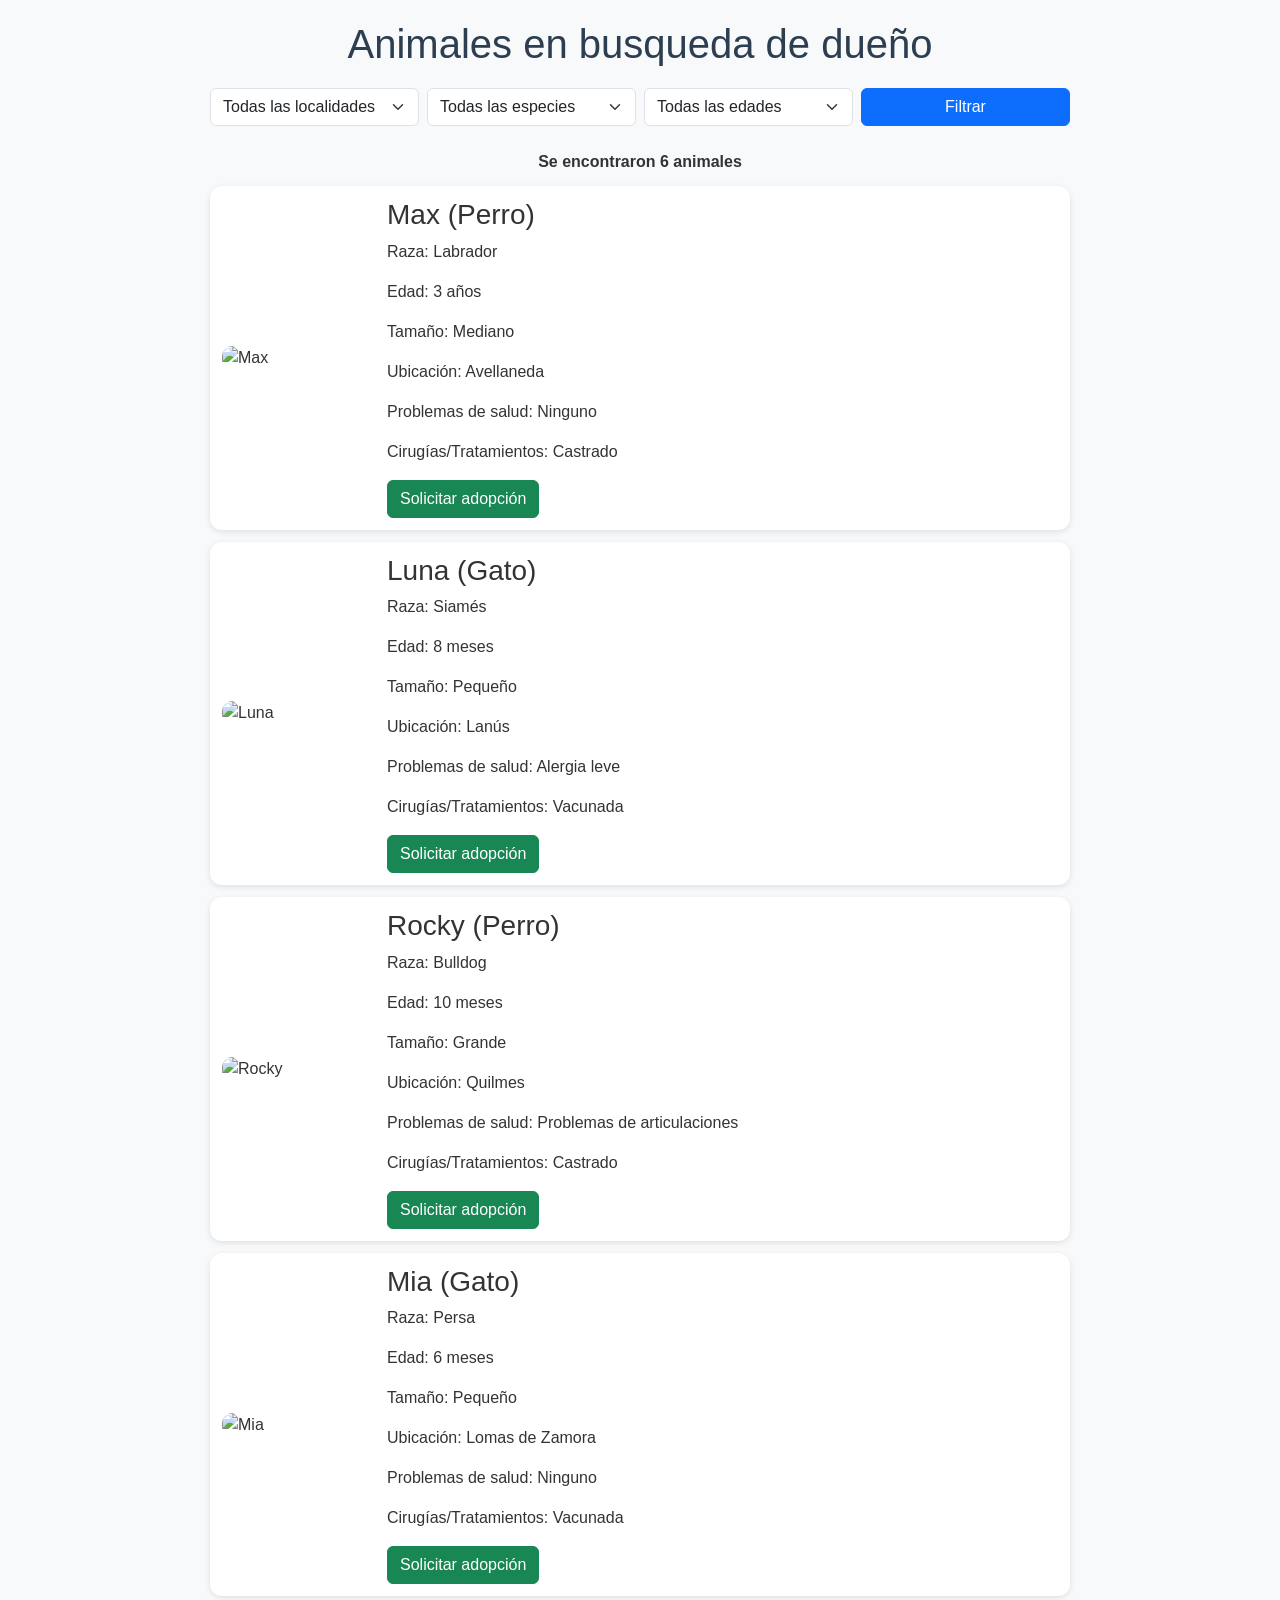
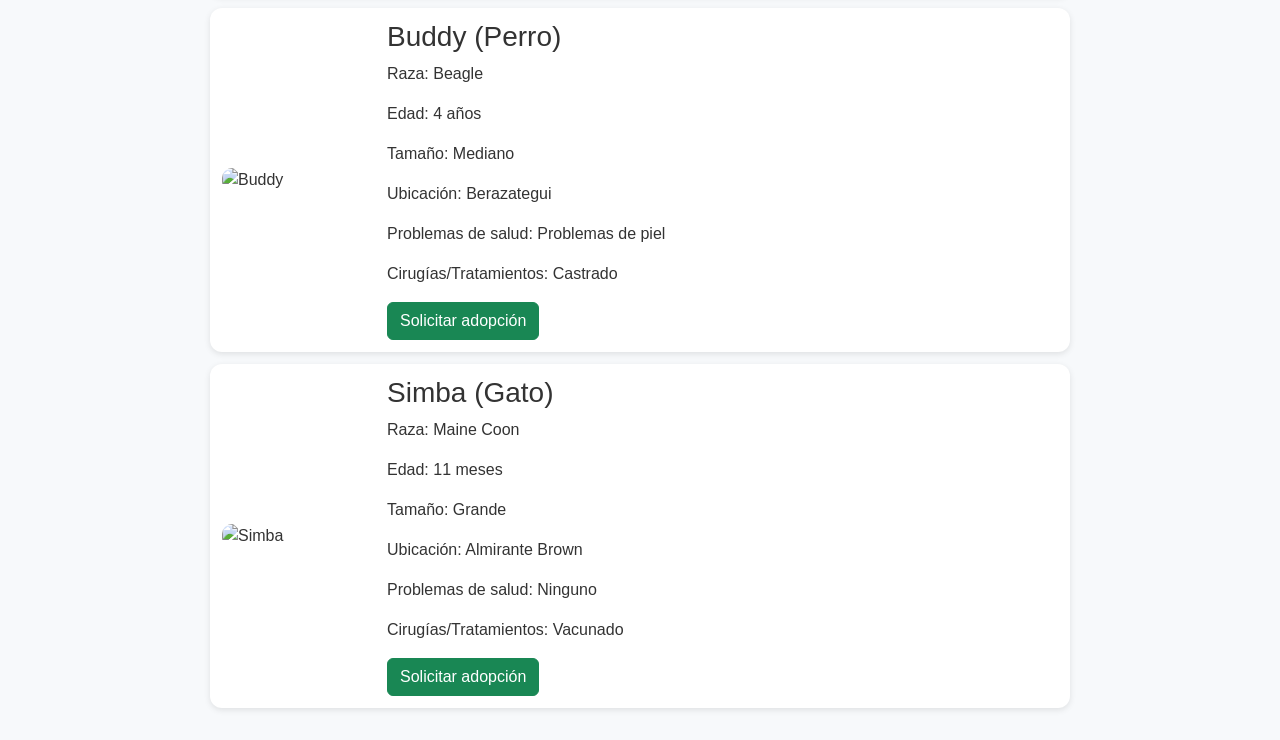
==== index.html @ 7e979baa "Add files via upload" ====
<!DOCTYPE html>
<html lang="es">
<head>
  <meta charset="UTF-8">
  <meta name="viewport" content="width=device-width, initial-scale=1.0">
  <title>Animales en busqueda de dueño</title>
  
  <link href="https://cdn.jsdelivr.net/npm/bootstrap@5.3.3/dist/css/bootstrap.min.css" rel="stylesheet" integrity="sha384-QWTKZyjpPEjISv5WaRU9OFeRpok6YctnYmDr5pNlyT2bRjXh0JMhjY6hW+ALEwIH" crossorigin="anonymous">

  <link rel="stylesheet" href="style.css">
</head>
<body>
  <h1>Animales en busqueda de dueño</h1>

  <div class="filters row g-2 mb-4">
    <div class="col-12 col-md-3">
        <select id="localidad" class="form-select">
            <option value="Todas">Todas las localidades</option>
            <option value="Avellaneda">Avellaneda</option>
            <option value="Lanús">Lanús</option>
            <option value="Quilmes">Quilmes</option>
            <option value="Lomas de Zamora">Lomas de Zamora</option>
            <option value="Berazategui">Berazategui</option>
            <option value="Almirante Brown">Almirante Brown</option>
            <option value="Florencio Varela">Florencio Varela</option>
            <option value="Ezeiza">Ezeiza</option>
        </select>
    </div>

    <div class="col-12 col-md-3">
        <select id="especie" class="form-select">
            <option value="Todas">Todas las especies</option>
            <option value="Perro">Perro</option>
            <option value="Gato">Gato</option>
        </select>
    </div>

    <div class="col-12 col-md-3">
        <select id="edadTipo" class="form-select">
            <option value="Todas">Todas las edades</option>
            <option value="Meses">Meses</option>
            <option value="Años">Años</option>
        </select>
    </div>

    <div class="col-12 col-md-3">
        <button id="filtrar" class="btn btn-primary w-100">Filtrar</button>
    </div>
  </div>

  <div id="contador" class="contador"></div>
  <div id="animal-list"></div>

  <div id="modal" class="modal" tabindex="-1"> 
    <div class="modal-dialog modal-sm">
      <div class="modal-content">
        <div class="modal-header">
            <h5 class="modal-title">Solicitud de adopción</h5>
            <button type="button" class="btn-close" aria-label="Close" id="cerrarModal"></button>
        </div>
        
        <div class="modal-body">
            <p id="nombreAnimal"></p>
            <input type="text" id="nombrePersona" placeholder="Tu nombre" class="form-control mb-2">
            <input type="email" id="contactoPersona" placeholder="Tu email o teléfono" class="form-control mb-2">
            <textarea id="mensajePersona" placeholder="Mensaje o motivo de adopción" class="form-control mb-3"></textarea>
            
            <button class="btn btn-info w-100" id="enviarSolicitud">Enviar solicitud</button>
        </div>

      </div>
    </div>
  </div>

  <div id="toast" class="toast"></div>

  <script src="api.js"></script>

  <script src="https://cdn.jsdelivr.net/npm/bootstrap@5.3.3/dist/js/bootstrap.bundle.min.js" integrity="sha384-YvpcrYf0tY3lHB60NNkmXc5s9fDVZLESaAA55NDzOxhy9GkcIdjK3i1Tq7X5gI2Fw0Q" crossorigin="anonymous"></script>
</body>
</html>
---- style.css ----
body {
    font-family: "Segoe UI", sans-serif;
    background-color: #f7f9fb;
    padding: 20px;
    max-width: 900px;
    margin: 0 auto;
    color: #333;
    min-width: 170px;
}

h1 {
    text-align: center;
    margin-bottom: 20px;
    color: #2c3e50;
}

.filters {
    display: flex;
}

/* Tarjetas */
.animal-card {
    display: grid;
    grid-template-columns: 150px 1fr;
    align-items: center;
    gap: 15px;
    background: #fff;
    border-radius: 12px;
    margin: 12px 0;
    box-shadow: 0 2px 6px rgba(0,0,0,0.1);
    padding: 12px;
    transition: transform 0.2s ease;
    width: 100%;
    box-sizing: border-box;
}

.animal-card:hover {
    transform: scale(1.02);
}

.animal-card img {
    width: 100%;
    min-width: 120px; /* Evita que desaparezca */
    height: auto;
    border-radius: 10px;
    object-fit: cover;
}

.animal-info {
    min-width: 0;
}

.contador {
    text-align: center;
    font-weight: bold;
    margin-top: 20px;
}

.modal {
    display: none;
    position: fixed;
    top: 0; left: 0;
    width: 100%; height: 100%;
    background: rgba(0,0,0,0.5);
    justify-content: center;
    align-items: center;
    z-index: 10;
}

.toast {
    position: fixed;
    bottom: 30px;
    right: 30px;
    background-color: #28a745;
    color: #fff;
    padding: 12px 20px;
    border-radius: 8px;
    box-shadow: 0 2px 8px rgba(0,0,0,0.2);
    opacity: 0;
    transform: translateY(20px);
    transition: opacity 0.4s, transform 0.4s;
    z-index: 20;
    font-weight: bold;
}

.toast.show {
    opacity: 1;
    transform: translateY(0);
}

@media (max-width: 600px) {
    body {
        padding: 10px;
    }

    .animal-card {
        display: flex;
        flex-direction: column;
        text-align: center;
        padding: 15px;
    }

    .animal-card img {
        width: 100%;
        height: auto;
        max-height: 180px;
        margin: 0 0 10px 0;
    }

    .animal-info {
        width: 100%;
    }

    .toast {
        left: 50%;
        right: auto;
        transform: translateX(-50%);
        bottom: 10px;
        width: 80%;
        text-align: center;
    }

    .toast.show {
        transform: translate(-50%, 0);
    }
}
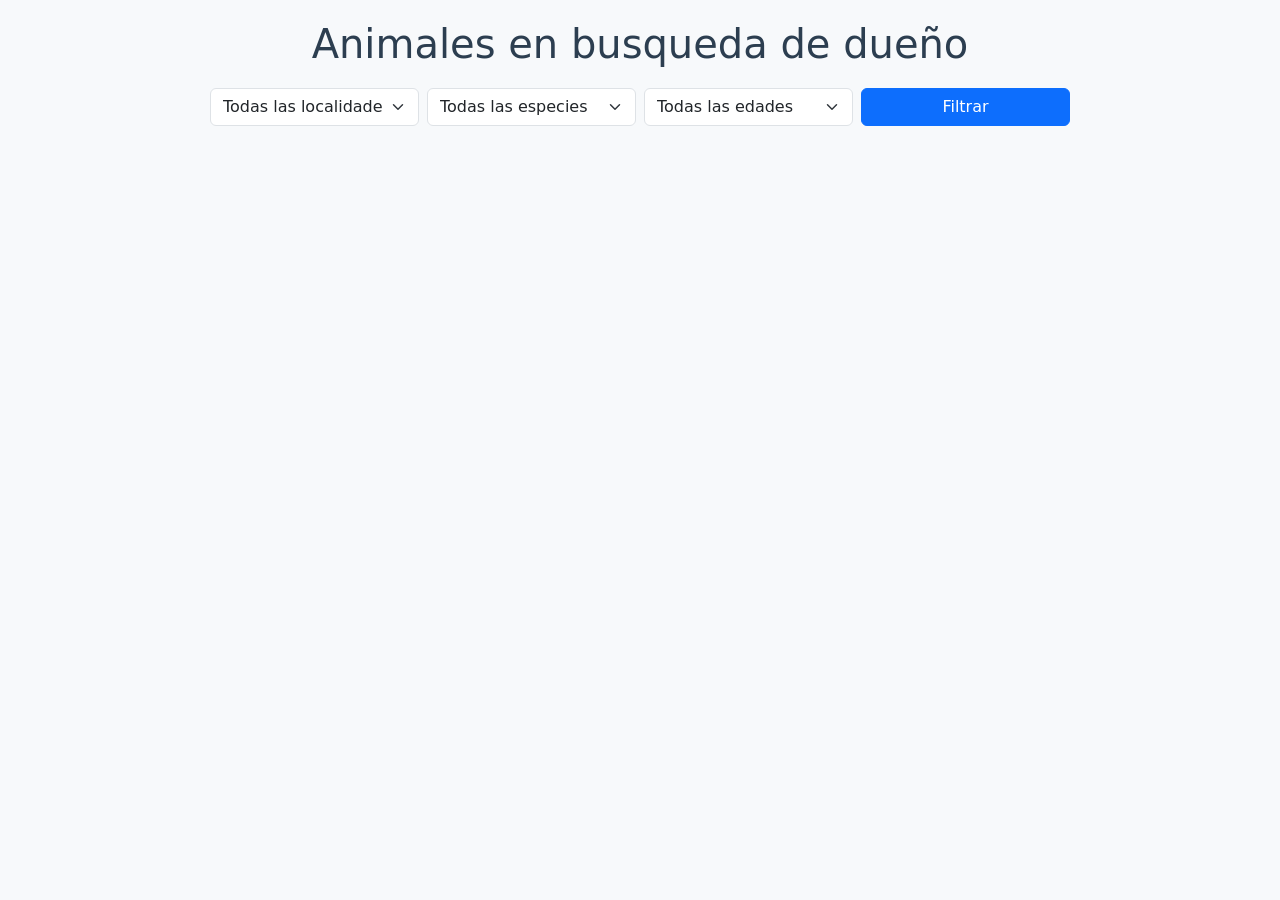
==== commit 50dc5928: "Actualizacion de archivos" ====
--- a/index.html
+++ b/index.html
@@ -1,81 +1,82 @@
-<!DOCTYPE html>
-<html lang="es">
-<head>
-  <meta charset="UTF-8">
-  <meta name="viewport" content="width=device-width, initial-scale=1.0">
-  <title>Animales en busqueda de dueño</title>
-  
-  <link href="https://cdn.jsdelivr.net/npm/bootstrap@5.3.3/dist/css/bootstrap.min.css" rel="stylesheet" integrity="sha384-QWTKZyjpPEjISv5WaRU9OFeRpok6YctnYmDr5pNlyT2bRjXh0JMhjY6hW+ALEwIH" crossorigin="anonymous">
-
-  <link rel="stylesheet" href="style.css">
-</head>
-<body>
-  <h1>Animales en busqueda de dueño</h1>
-
-  <div class="filters row g-2 mb-4">
-    <div class="col-12 col-md-3">
-        <select id="localidad" class="form-select">
-            <option value="Todas">Todas las localidades</option>
-            <option value="Avellaneda">Avellaneda</option>
-            <option value="Lanús">Lanús</option>
-            <option value="Quilmes">Quilmes</option>
-            <option value="Lomas de Zamora">Lomas de Zamora</option>
-            <option value="Berazategui">Berazategui</option>
-            <option value="Almirante Brown">Almirante Brown</option>
-            <option value="Florencio Varela">Florencio Varela</option>
-            <option value="Ezeiza">Ezeiza</option>
-        </select>
-    </div>
-
-    <div class="col-12 col-md-3">
-        <select id="especie" class="form-select">
-            <option value="Todas">Todas las especies</option>
-            <option value="Perro">Perro</option>
-            <option value="Gato">Gato</option>
-        </select>
-    </div>
-
-    <div class="col-12 col-md-3">
-        <select id="edadTipo" class="form-select">
-            <option value="Todas">Todas las edades</option>
-            <option value="Meses">Meses</option>
-            <option value="Años">Años</option>
-        </select>
-    </div>
-
-    <div class="col-12 col-md-3">
-        <button id="filtrar" class="btn btn-primary w-100">Filtrar</button>
-    </div>
-  </div>
-
-  <div id="contador" class="contador"></div>
-  <div id="animal-list"></div>
-
-  <div id="modal" class="modal" tabindex="-1"> 
-    <div class="modal-dialog modal-sm">
-      <div class="modal-content">
-        <div class="modal-header">
-            <h5 class="modal-title">Solicitud de adopción</h5>
-            <button type="button" class="btn-close" aria-label="Close" id="cerrarModal"></button>
-        </div>
-        
-        <div class="modal-body">
-            <p id="nombreAnimal"></p>
-            <input type="text" id="nombrePersona" placeholder="Tu nombre" class="form-control mb-2">
-            <input type="email" id="contactoPersona" placeholder="Tu email o teléfono" class="form-control mb-2">
-            <textarea id="mensajePersona" placeholder="Mensaje o motivo de adopción" class="form-control mb-3"></textarea>
-            
-            <button class="btn btn-info w-100" id="enviarSolicitud">Enviar solicitud</button>
-        </div>
-
-      </div>
-    </div>
-  </div>
-
-  <div id="toast" class="toast"></div>
-
-  <script src="api.js"></script>
-
-  <script src="https://cdn.jsdelivr.net/npm/bootstrap@5.3.3/dist/js/bootstrap.bundle.min.js" integrity="sha384-YvpcrYf0tY3lHB60NNkmXc5s9fDVZLESaAA55NDzOxhy9GkcIdjK3i1Tq7X5gI2Fw0Q" crossorigin="anonymous"></script>
-</body>
+<!DOCTYPE html>
+<html lang="es">
+<head>
+  <meta charset="UTF-8">
+  <meta name="viewport" content="width=device-width, initial-scale=1.0">
+  <title>Animales en busqueda de dueño</title>
+  
+  <link href="https://cdn.jsdelivr.net/npm/bootstrap@5.3.3/dist/css/bootstrap.min.css" rel="stylesheet" integrity="sha384-QWTKZyjpPEjISv5WaRU9OFeRpok6YctnYmDr5pNlyT2bRjXh0JMhjY6hW+ALEwIH" crossorigin="anonymous">
+
+  <link rel="stylesheet" href="style.css">
+</head>
+<body>
+  <h1>Animales en busqueda de dueño</h1>
+
+  <div class="filters row g-2 mb-4">
+    <div class="col-12 col-md-3">
+        <select id="localidad" class="form-select">
+            <option value="Todas">Todas las localidades</option>
+            <option value="Avellaneda">Avellaneda</option>
+            <option value="Lanús">Lanús</option>
+            <option value="Quilmes">Quilmes</option>
+            <option value="Lomas de Zamora">Lomas de Zamora</option>
+            <option value="Berazategui">Berazategui</option>
+            <option value="Almirante Brown">Almirante Brown</option>
+            <option value="Florencio Varela">Florencio Varela</option>
+            <option value="Ezeiza">Ezeiza</option>
+        </select>
+    </div>
+
+    <div class="col-12 col-md-3">
+        <select id="especie" class="form-select">
+            <option value="Todas">Todas las especies</option>
+            <option value="Perro">Perro</option>
+            <option value="Gato">Gato</option>
+        </select>
+    </div>
+
+    <div class="col-12 col-md-3">
+        <select id="edadTipo" class="form-select">
+            <option value="Todas">Todas las edades</option>
+            <option value="Meses">Meses</option>
+            <option value="Años">Años</option>
+        </select>
+    </div>
+
+    <div class="col-12 col-md-3">
+        <button id="filtrar" class="btn btn-primary w-100">Filtrar</button>
+    </div>
+  </div>
+
+  <div id="contador" class="contador"></div>
+  <div id="animal-list"></div>
+
+  <div id="modal" class="modal" tabindex="-1"> 
+    <div class="modal-dialog modal-sm">
+      <div class="modal-content">
+        <div class="modal-header">
+            <h5 class="modal-title">Solicitud de adopción</h5>
+            <button type="button" class="btn-close" aria-label="Close" id="cerrarModal"></button>
+        </div>
+        
+        <div class="modal-body">
+            <p id="nombreAnimal"></p>
+            <input type="text" id="nombrePersona" placeholder="Tu nombre" class="form-control mb-2">
+            <input type="email" id="contactoPersona" placeholder="Tu email o teléfono" class="form-control mb-2">
+            <textarea id="mensajePersona" placeholder="Mensaje o motivo de adopción" class="form-control mb-3"></textarea>
+            
+            <button class="btn btn-info w-100" id="enviarSolicitud">Enviar solicitud</button>
+        </div>
+
+      </div>
+    </div>
+  </div>
+
+  <div id="toast" class="toast"></div>
+
+  <script src="animals.js"></script>
+  <script src="api.js"></script>
+
+  <script src="https://cdn.jsdelivr.net/npm/bootstrap@5.3.3/dist/js/bootstrap.bundle.min.js" integrity="sha384-YvpcrYf0tY3lHB60NNkmXc5s9fDVZLESaAA55NDzOxhy9GkcIdjK3i1Tq7X5gI2Fw0Q" crossorigin="anonymous"></script>
+</body>
 </html>
--- a/style.css
+++ b/style.css
@@ -1,126 +1,63 @@
-body {
-    font-family: "Segoe UI", sans-serif;
-    background-color: #f7f9fb;
-    padding: 20px;
-    max-width: 900px;
-    margin: 0 auto;
-    color: #333;
-    min-width: 170px;
-}
-
-h1 {
-    text-align: center;
-    margin-bottom: 20px;
-    color: #2c3e50;
-}
-
-.filters {
-    display: flex;
-}
-
-/* Tarjetas */
-.animal-card {
-    display: grid;
-    grid-template-columns: 150px 1fr;
-    align-items: center;
-    gap: 15px;
-    background: #fff;
-    border-radius: 12px;
-    margin: 12px 0;
-    box-shadow: 0 2px 6px rgba(0,0,0,0.1);
-    padding: 12px;
-    transition: transform 0.2s ease;
-    width: 100%;
-    box-sizing: border-box;
-}
-
-.animal-card:hover {
-    transform: scale(1.02);
-}
-
-.animal-card img {
-    width: 100%;
-    min-width: 120px; /* Evita que desaparezca */
-    height: auto;
-    border-radius: 10px;
-    object-fit: cover;
-}
-
-.animal-info {
-    min-width: 0;
-}
-
-.contador {
-    text-align: center;
-    font-weight: bold;
-    margin-top: 20px;
-}
-
-.modal {
-    display: none;
-    position: fixed;
-    top: 0; left: 0;
-    width: 100%; height: 100%;
-    background: rgba(0,0,0,0.5);
-    justify-content: center;
-    align-items: center;
-    z-index: 10;
-}
-
-.toast {
-    position: fixed;
-    bottom: 30px;
-    right: 30px;
-    background-color: #28a745;
-    color: #fff;
-    padding: 12px 20px;
-    border-radius: 8px;
-    box-shadow: 0 2px 8px rgba(0,0,0,0.2);
-    opacity: 0;
-    transform: translateY(20px);
-    transition: opacity 0.4s, transform 0.4s;
-    z-index: 20;
-    font-weight: bold;
-}
-
-.toast.show {
-    opacity: 1;
-    transform: translateY(0);
-}
-
-@media (max-width: 600px) {
-    body {
-        padding: 10px;
-    }
-
-    .animal-card {
-        display: flex;
-        flex-direction: column;
-        text-align: center;
-        padding: 15px;
-    }
-
-    .animal-card img {
-        width: 100%;
-        height: auto;
-        max-height: 180px;
-        margin: 0 0 10px 0;
-    }
-
-    .animal-info {
-        width: 100%;
-    }
-
-    .toast {
-        left: 50%;
-        right: auto;
-        transform: translateX(-50%);
-        bottom: 10px;
-        width: 80%;
-        text-align: center;
-    }
-
-    .toast.show {
-        transform: translate(-50%, 0);
-    }
-}
+body {
+    background-color: #f7f9fb;
+    padding: 20px;
+    max-width: 900px;
+    margin: 0 auto;
+    color: #333;
+}
+
+h1 {
+    text-align: center;
+    margin-bottom: 20px;
+    color: #2c3e50;
+}
+
+
+.animal-card {
+    background: #fff;
+    border-radius: 12px;
+    margin: 12px 0;
+    box-shadow: 0 2px 6px rgba(0,0,0,0.1);
+    padding: 12px;
+}
+
+
+.animal-card img {
+    width: 110px;
+    object-fit: cover;
+    border-radius: 10px;
+    margin-right: 15px;
+}
+
+.filters, html {
+    min-width: 190px;
+}
+
+.contador {
+    text-align: center;
+    font-weight: bold;
+}
+
+.modal {
+    background: rgba(0,0,0,0.5);
+    justify-content: center;
+}
+
+.toast {
+    position: fixed;
+    bottom: 30px;
+    right: 30px;
+    background-color: #28a745;
+    color: #fff;
+    padding: 12px 20px;
+}
+
+
+
+@media (max-width: 600px) {
+    .toast {
+        right: 50%;
+        transform: translateX(50%);
+    }
+}
+
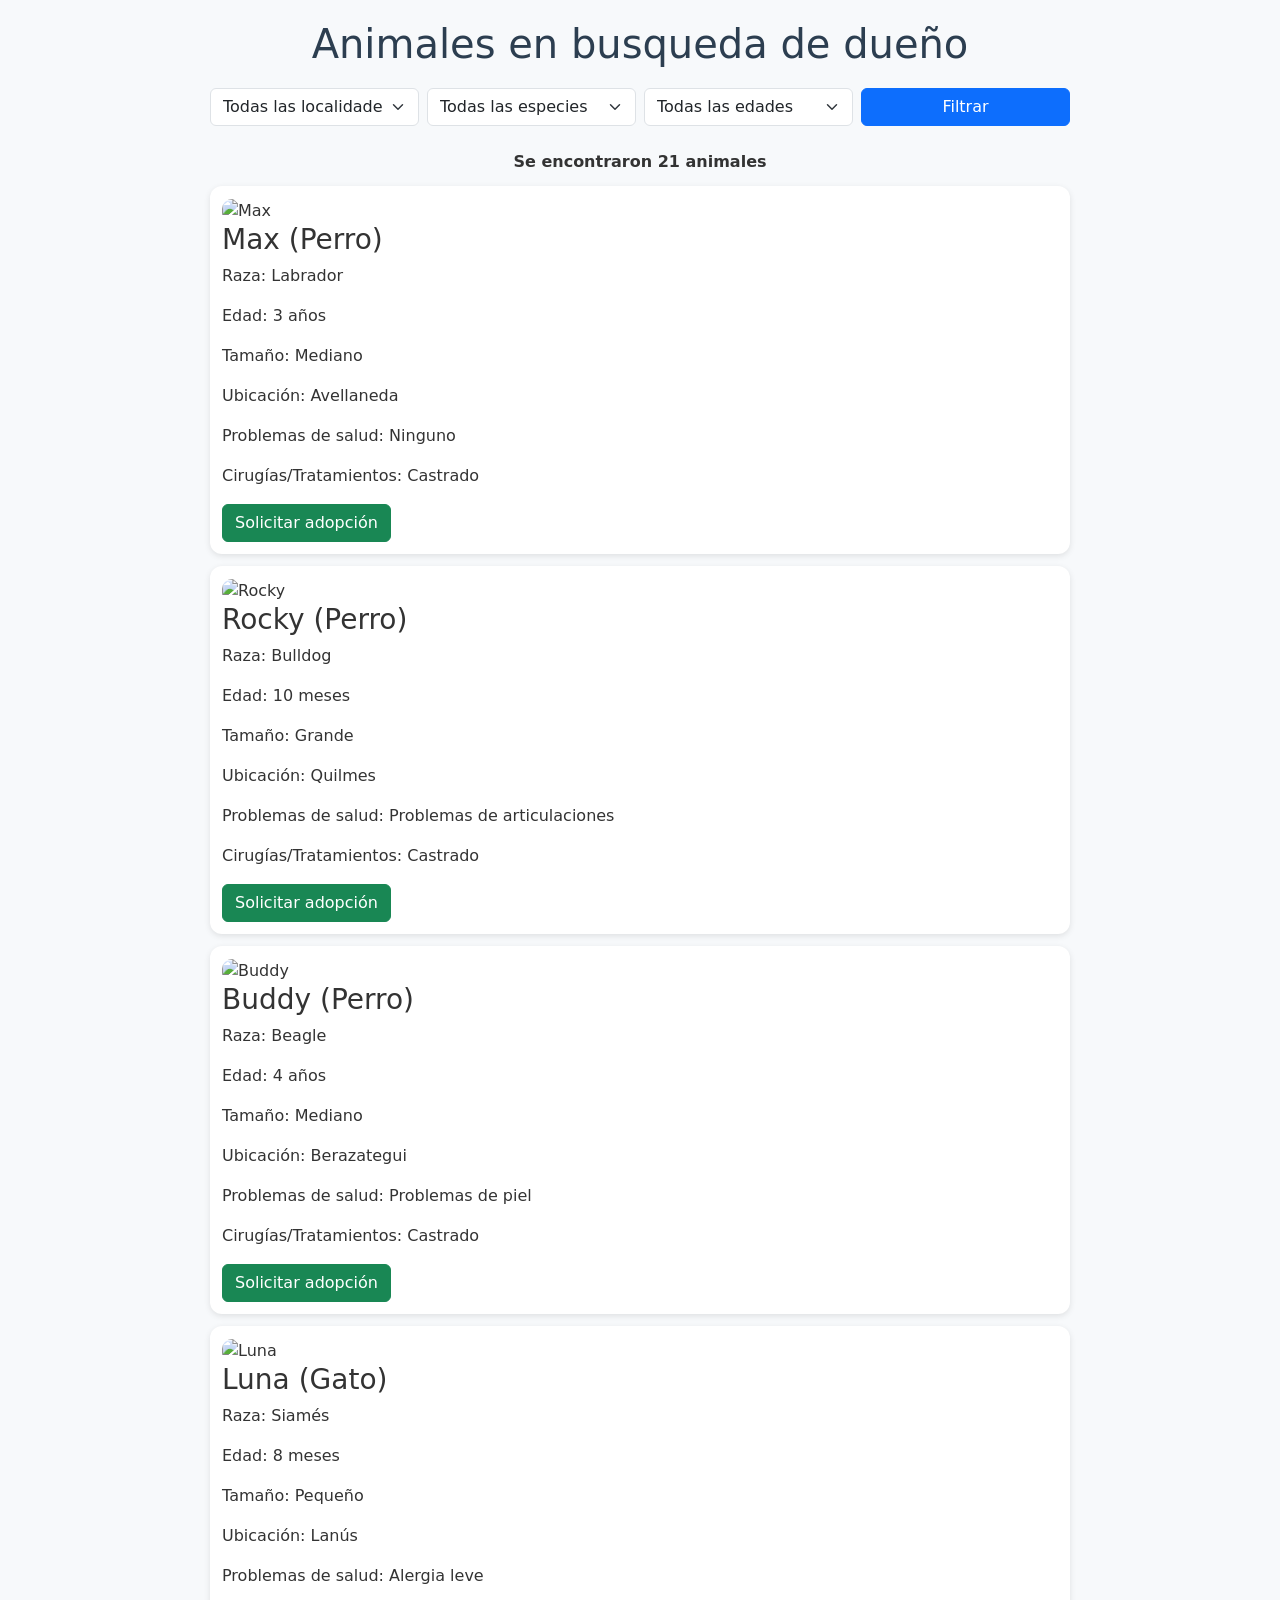
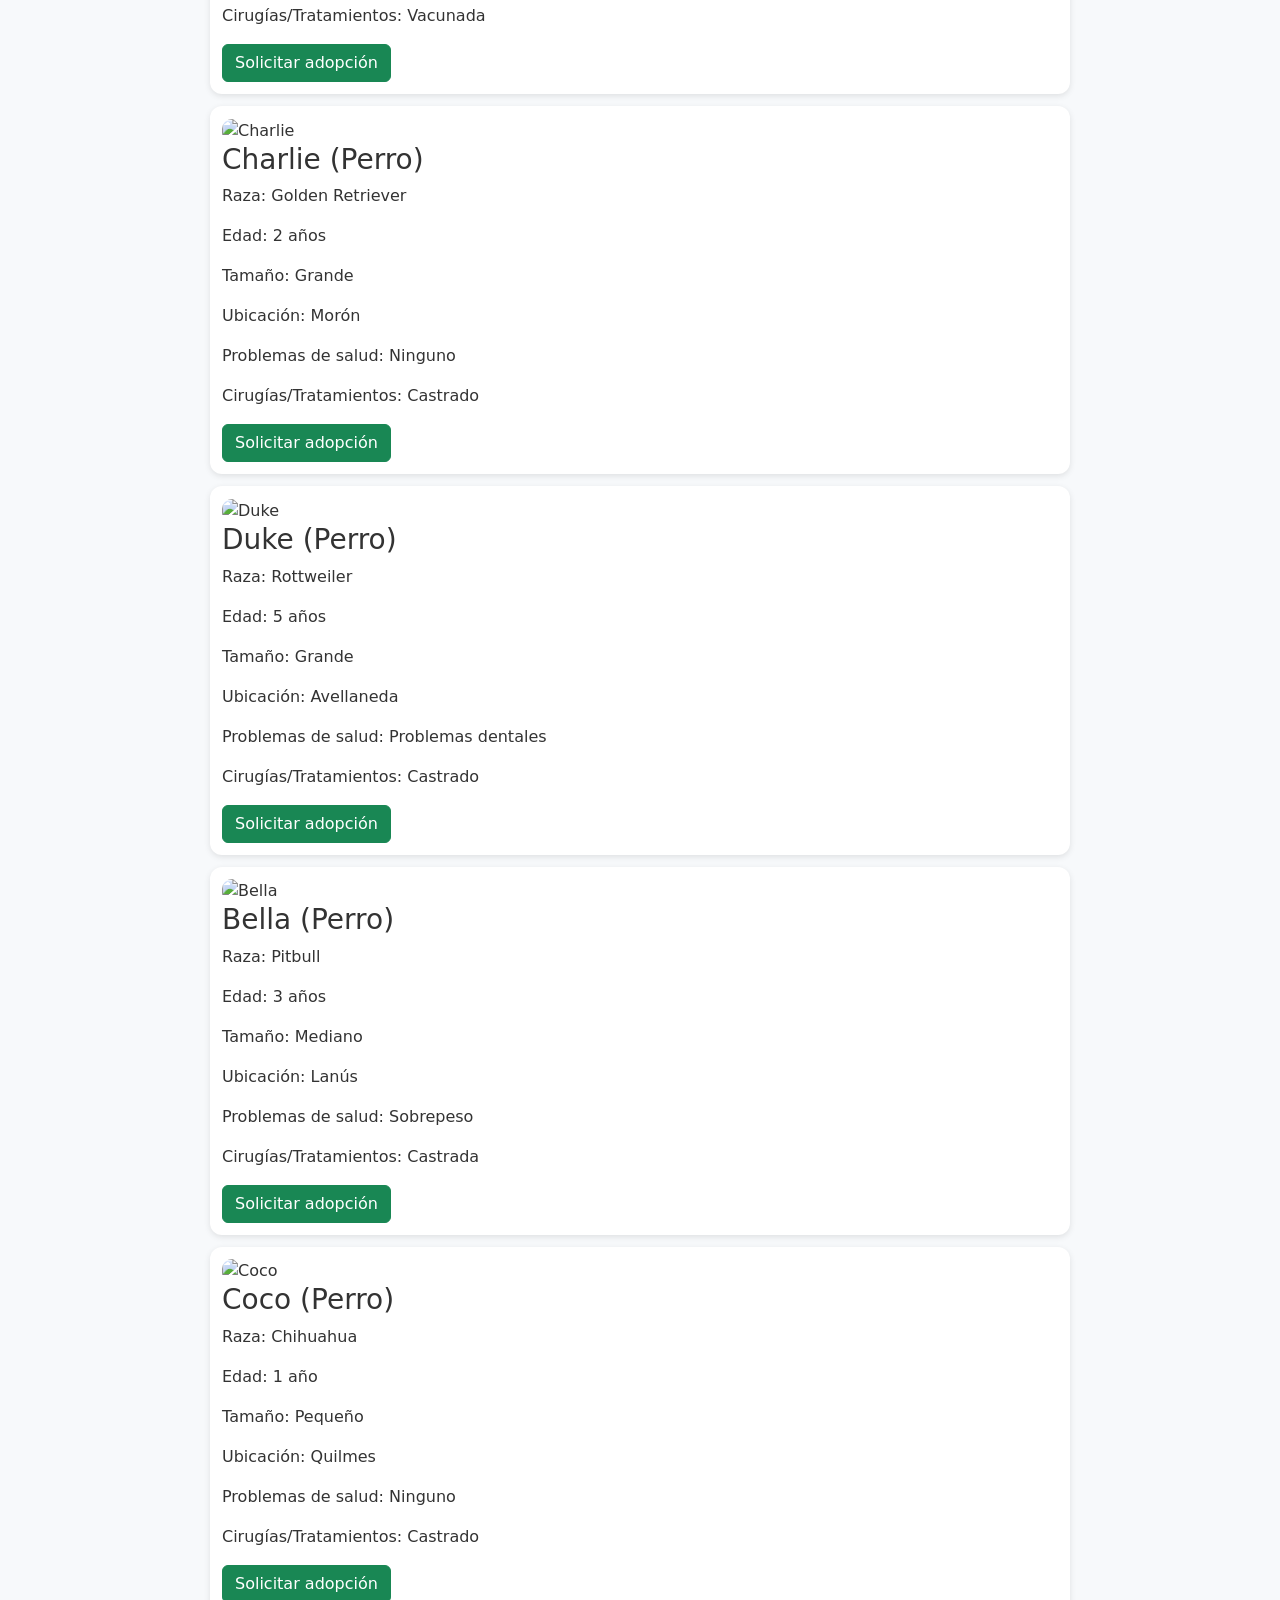
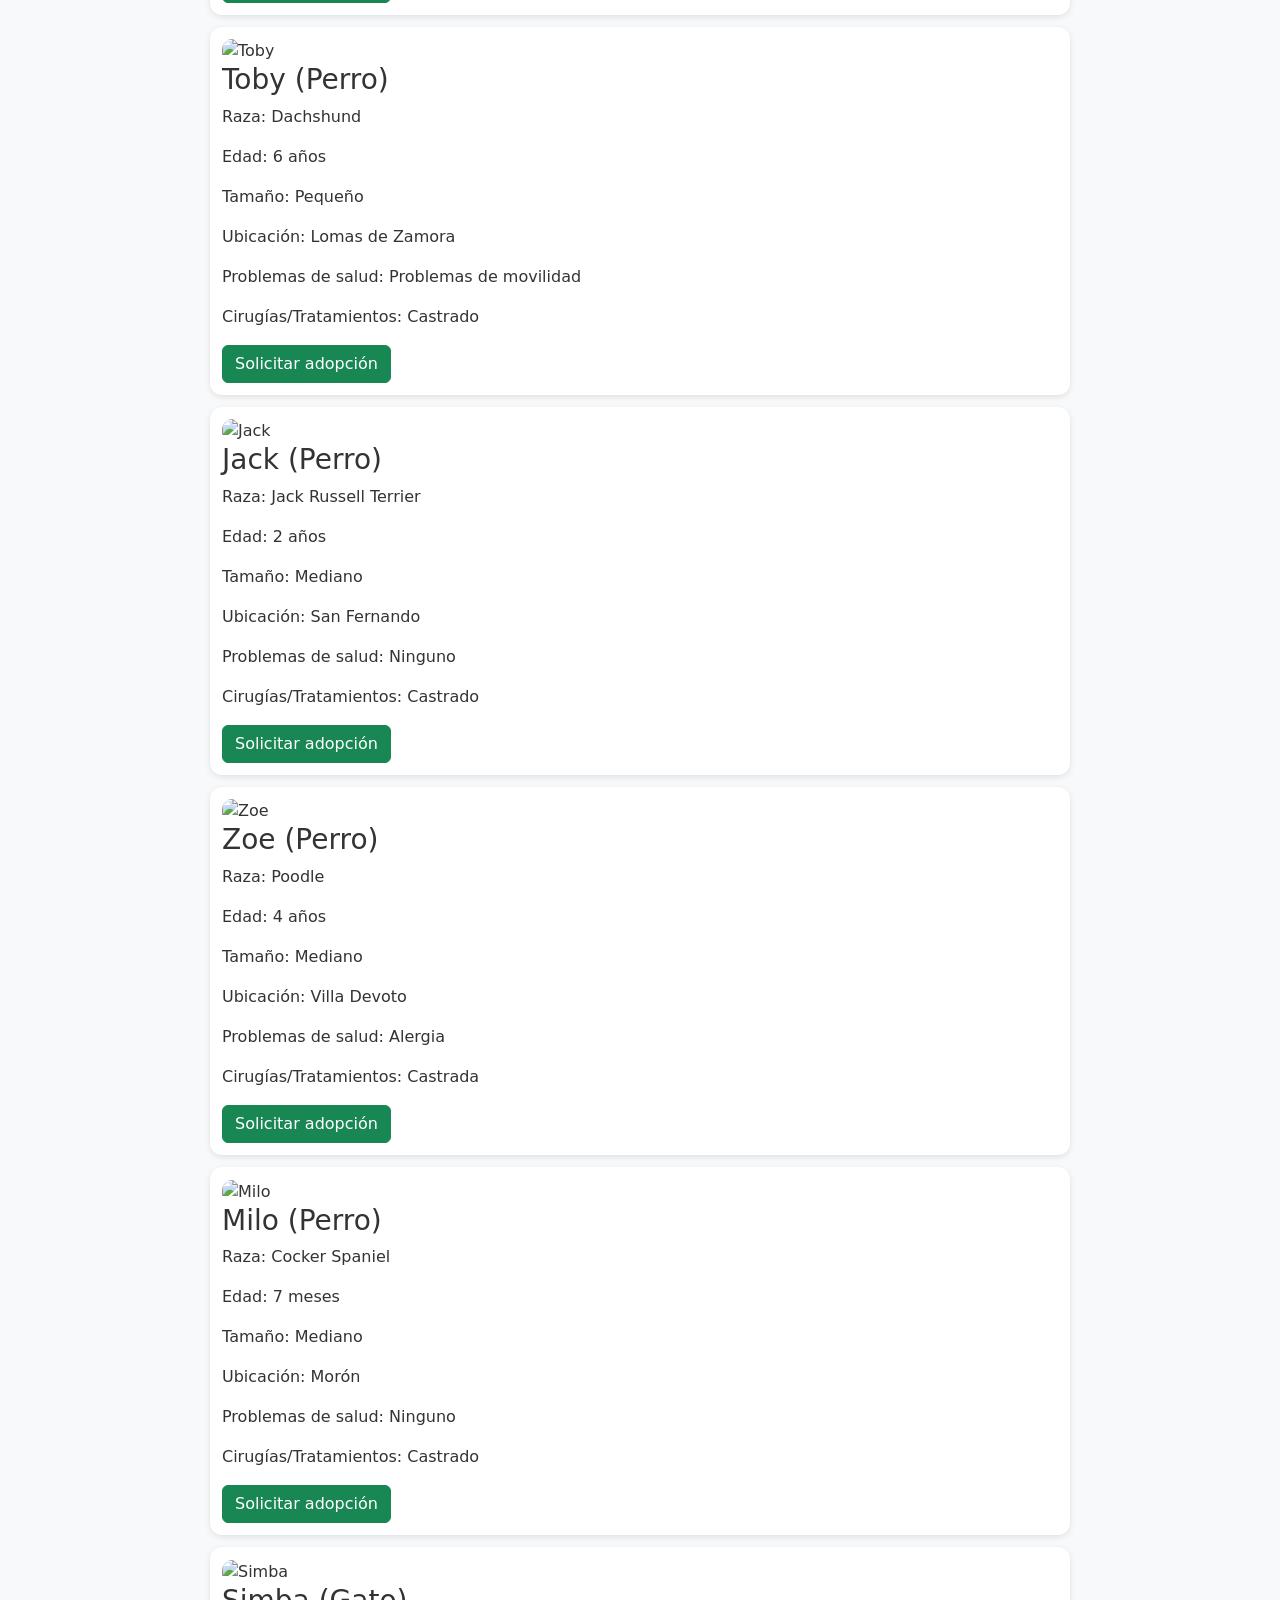
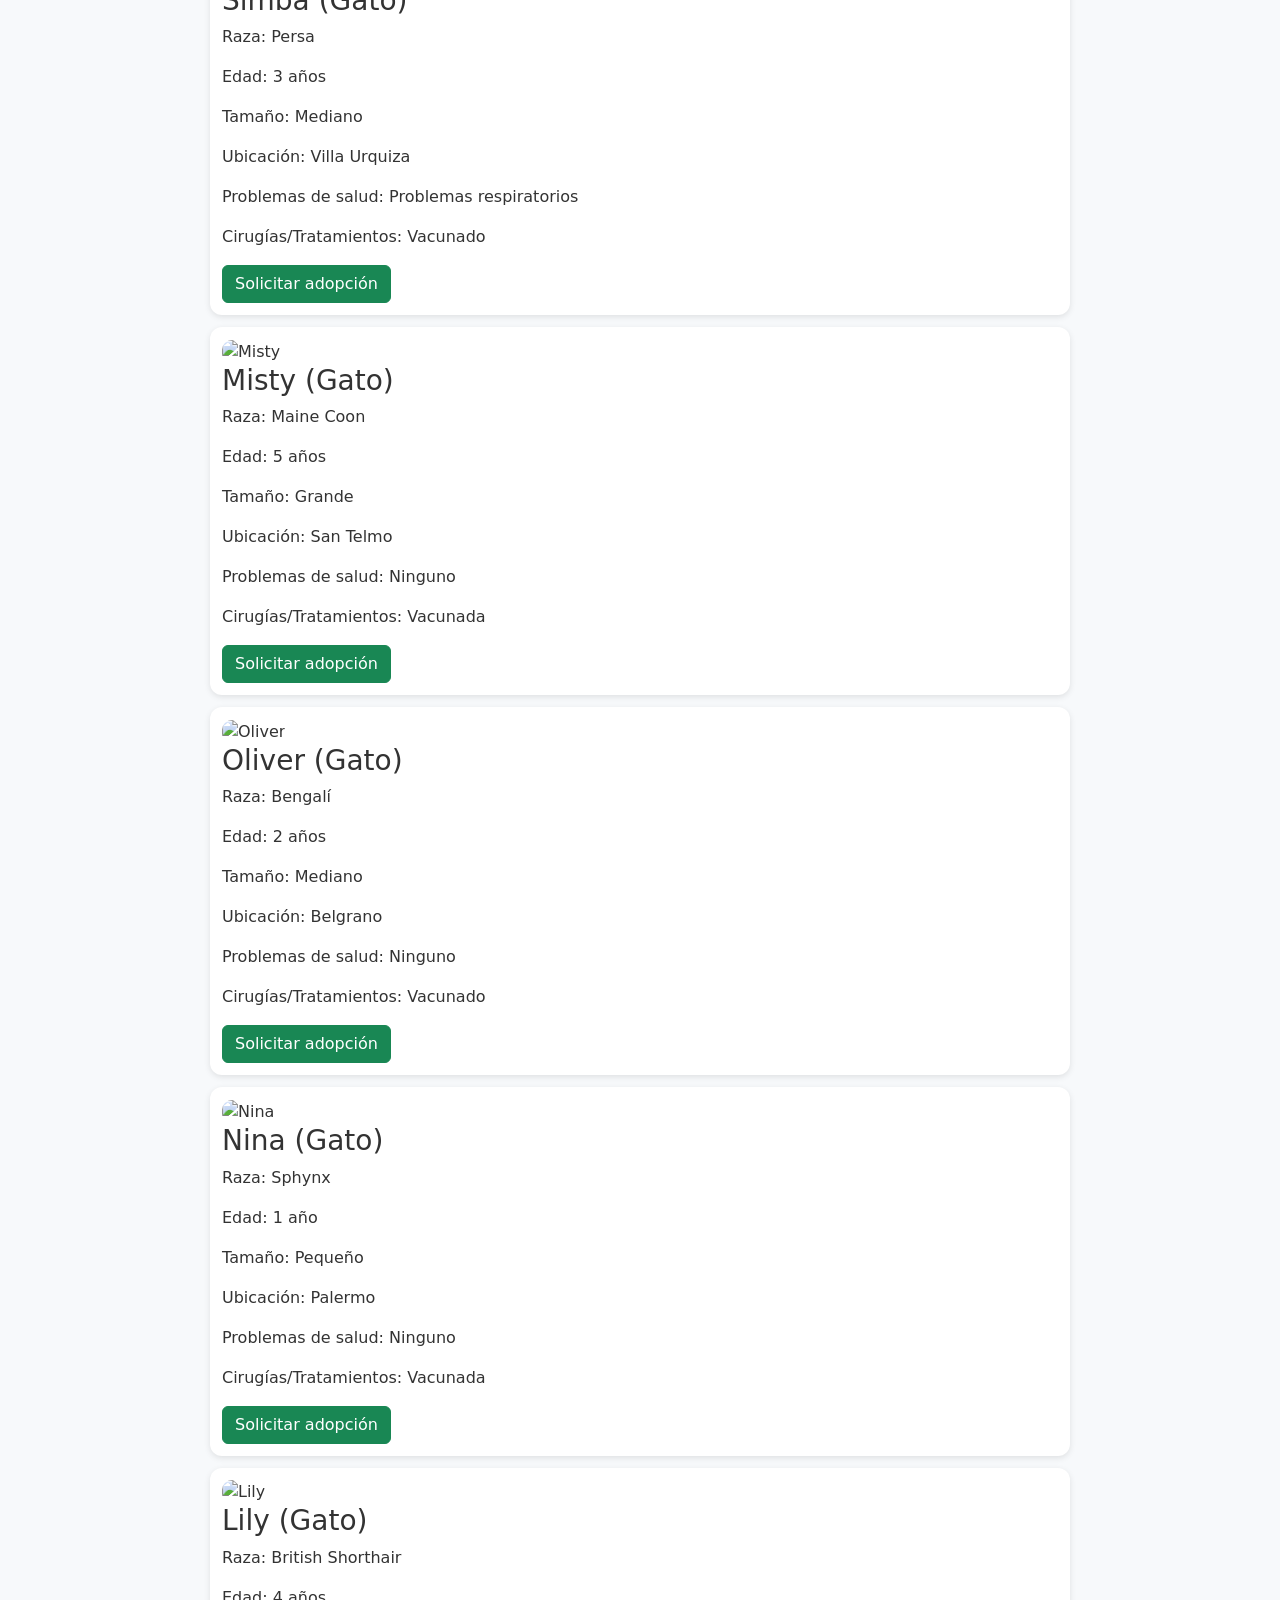
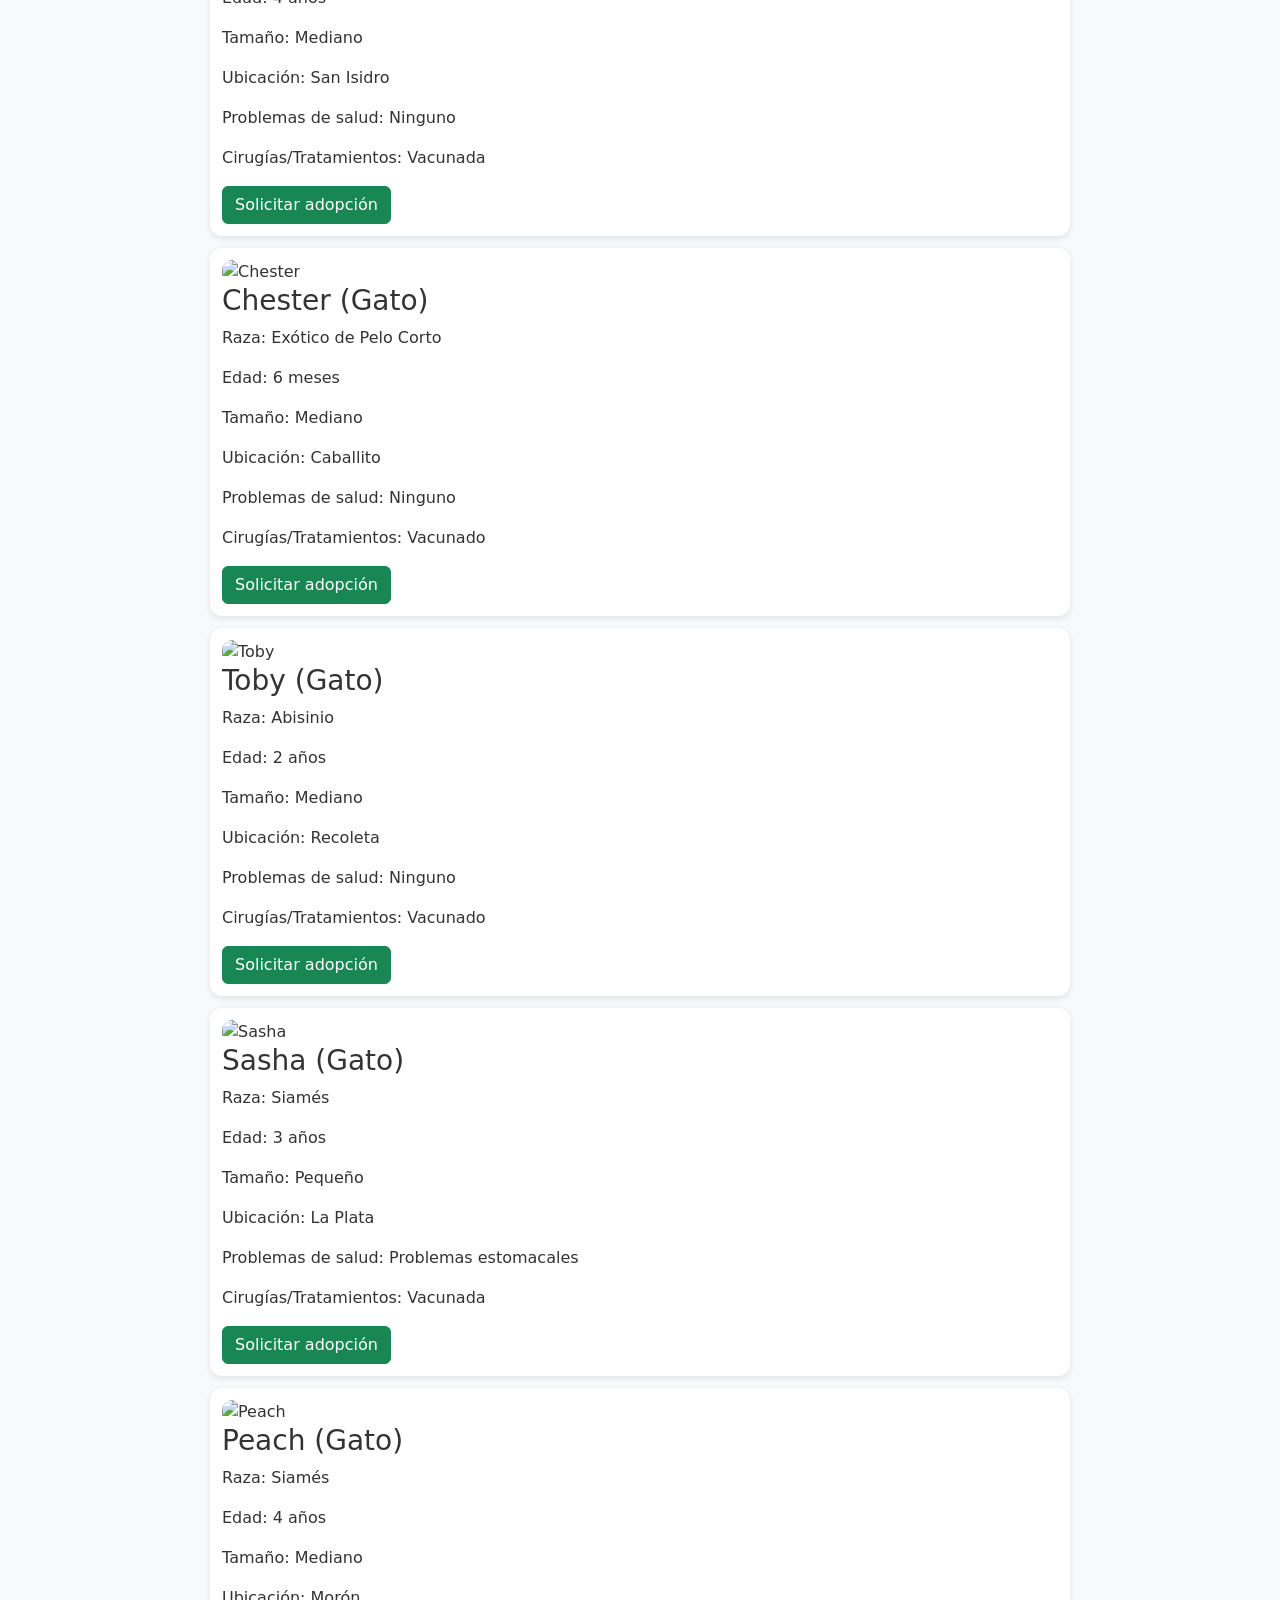
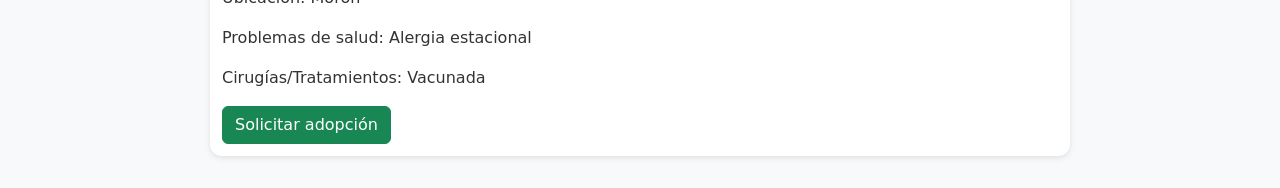
==== commit 1e0e5b55: "." ====
--- a/index.html
+++ b/index.html
@@ -79,4 +79,4 @@
 
   <script src="https://cdn.jsdelivr.net/npm/bootstrap@5.3.3/dist/js/bootstrap.bundle.min.js" integrity="sha384-YvpcrYf0tY3lHB60NNkmXc5s9fDVZLESaAA55NDzOxhy9GkcIdjK3i1Tq7X5gI2Fw0Q" crossorigin="anonymous"></script>
 </body>
-</html>+</html>
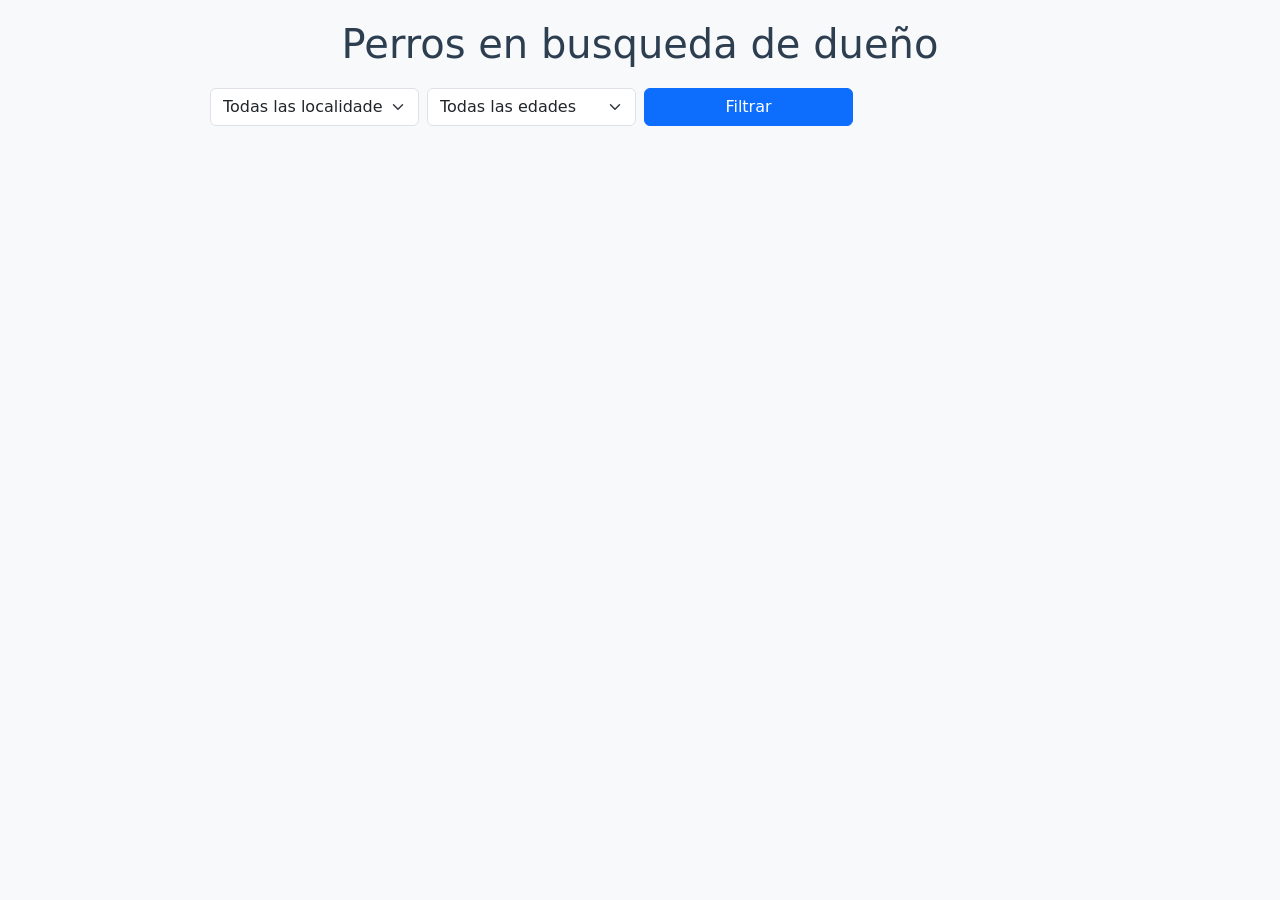
==== commit e6a3a993: "." ====
--- a/index.html
+++ b/index.html
@@ -3,80 +3,85 @@
 <head>
   <meta charset="UTF-8">
   <meta name="viewport" content="width=device-width, initial-scale=1.0">
-  <title>Animales en busqueda de dueño</title>
-  
-  <link href="https://cdn.jsdelivr.net/npm/bootstrap@5.3.3/dist/css/bootstrap.min.css" rel="stylesheet" integrity="sha384-QWTKZyjpPEjISv5WaRU9OFeRpok6YctnYmDr5pNlyT2bRjXh0JMhjY6hW+ALEwIH" crossorigin="anonymous">
-
+  <title>Perros en busqueda de dueño</title>
+  <link href="https://cdnjs.cloudflare.com/ajax/libs/bootstrap/5.3.3/css/bootstrap.min.css" rel="stylesheet">
   <link rel="stylesheet" href="style.css">
 </head>
 <body>
-  <h1>Animales en busqueda de dueño</h1>
+  <h1>Perros en busqueda de dueño</h1>
 
-  <div class="filters row g-2 mb-4">
+  <div class="filters row g-2 mb-3">
     <div class="col-12 col-md-3">
-        <select id="localidad" class="form-select">
-            <option value="Todas">Todas las localidades</option>
-            <option value="Avellaneda">Avellaneda</option>
-            <option value="Lanús">Lanús</option>
-            <option value="Quilmes">Quilmes</option>
-            <option value="Lomas de Zamora">Lomas de Zamora</option>
-            <option value="Berazategui">Berazategui</option>
-            <option value="Almirante Brown">Almirante Brown</option>
-            <option value="Florencio Varela">Florencio Varela</option>
-            <option value="Ezeiza">Ezeiza</option>
-        </select>
+      <select id="localidad" class="form-select">
+        <option value="Todas">Todas las localidades</option>
+        <option value="Avellaneda">Avellaneda</option>
+        <option value="Lanús">Lanús</option>
+        <option value="Quilmes">Quilmes</option>
+        <option value="Lomas de Zamora">Lomas de Zamora</option>
+        <option value="Berazategui">Berazategui</option>
+        <option value="Almirante Brown">Almirante Brown</option>
+        <option value="Florencio Varela">Florencio Varela</option>
+        <option value="Ezeiza">Ezeiza</option>
+      </select>
     </div>
 
     <div class="col-12 col-md-3">
-        <select id="especie" class="form-select">
-            <option value="Todas">Todas las especies</option>
-            <option value="Perro">Perro</option>
-            <option value="Gato">Gato</option>
-        </select>
+      <select id="edadTipo" class="form-select">
+        <option value="Todas">Todas las edades</option>
+        <option value="Meses">Meses</option>
+        <option value="Años">Años</option>
+      </select>
     </div>
 
     <div class="col-12 col-md-3">
-        <select id="edadTipo" class="form-select">
-            <option value="Todas">Todas las edades</option>
-            <option value="Meses">Meses</option>
-            <option value="Años">Años</option>
-        </select>
-    </div>
-
-    <div class="col-12 col-md-3">
-        <button id="filtrar" class="btn btn-primary w-100">Filtrar</button>
+      <button id="filtrar" class="btn btn-primary w-100">Filtrar</button>
     </div>
   </div>
 
   <div id="contador" class="contador"></div>
+
   <div id="animal-list"></div>
 
-  <div id="modal" class="modal" tabindex="-1"> 
+  <div id="modal" class="modal" tabindex="-1">
     <div class="modal-dialog modal-sm">
       <div class="modal-content">
         <div class="modal-header">
-            <h5 class="modal-title">Solicitud de adopción</h5>
-            <button type="button" class="btn-close" aria-label="Close" id="cerrarModal"></button>
+          <h5 class="modal-title">Solicitud de adopción</h5>
+          <button type="button" class="btn-close" aria-label="Close" id="cerrarModal"></button>
         </div>
         
         <div class="modal-body">
-            <p id="nombreAnimal"></p>
-            <input type="text" id="nombrePersona" placeholder="Tu nombre" class="form-control mb-2">
-            <input type="email" id="contactoPersona" placeholder="Tu email o teléfono" class="form-control mb-2">
-            <textarea id="mensajePersona" placeholder="Mensaje o motivo de adopción" class="form-control mb-3"></textarea>
-            
-            <button class="btn btn-info w-100" id="enviarSolicitud">Enviar solicitud</button>
+          <p id="nombreAnimal"></p>
+          <input type="text" id="nombrePersona" placeholder="Tu nombre" class="form-control mb-2">
+          <input type="email" id="contactoPersona" placeholder="Tu email o teléfono" class="form-control mb-2">
+          <textarea id="mensajePersona" placeholder="Mensaje o motivo de adopción" class="form-control mb-3"></textarea>
+          <button class="btn btn-info w-100" id="enviarSolicitud">Enviar solicitud</button>
         </div>
-
       </div>
     </div>
   </div>
 
   <div id="toast" class="toast"></div>
 
+  <template id="animal-template">
+    <div class="animal-card">
+      <img src="" alt="" class="animal-img">
+      <div class="animal-info">
+        <p><strong>Nombre:</strong> <span class="animal-name"></span></p>
+        <p><strong>Raza:</strong> <span class="animal-breed"></span></p>
+        <p><strong>Edad:</strong> <span class="animal-age"></span></p>
+        <p><strong>Tamaño:</strong> <span class="animal-size"></span></p>
+        <p><strong>Ubicación:</strong> <span class="animal-location"></span></p>
+        <p><strong>Problemas de salud:</strong> <span class="animal-health"></span></p>
+        <p><strong>Cirugías/Tratamientos:</strong> <span class="animal-surgeries"></span></p>
+        <button class="btn btn-success animal-adopt-btn">Solicitar adopción</button>
+      </div>
+    </div>
+  </template>
+
   <script src="animals.js"></script>
   <script src="api.js"></script>
 
-  <script src="https://cdn.jsdelivr.net/npm/bootstrap@5.3.3/dist/js/bootstrap.bundle.min.js" integrity="sha384-YvpcrYf0tY3lHB60NNkmXc5s9fDVZLESaAA55NDzOxhy9GkcIdjK3i1Tq7X5gI2Fw0Q" crossorigin="anonymous"></script>
+  <script src="https://cdnjs.cloudflare.com/ajax/libs/bootstrap/5.3.3/js/bootstrap.bundle.min.js"></script>
 </body>
 </html>
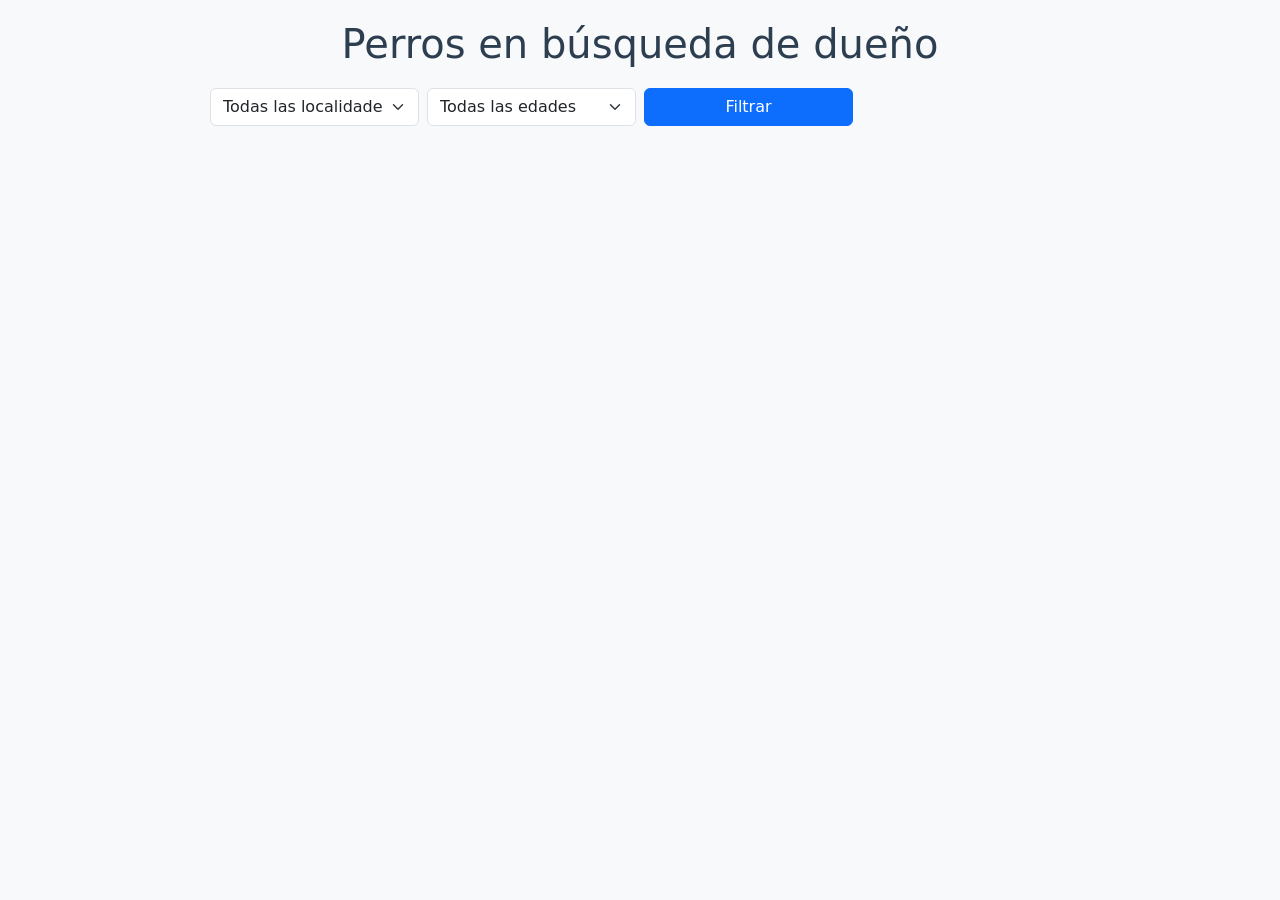
==== commit 92952f62: "." ====
--- a/index.html
+++ b/index.html
@@ -3,12 +3,14 @@
 <head>
   <meta charset="UTF-8">
   <meta name="viewport" content="width=device-width, initial-scale=1.0">
-  <title>Perros en busqueda de dueño</title>
+  <title>Perros en búsqueda de dueño</title>
+
   <link href="https://cdnjs.cloudflare.com/ajax/libs/bootstrap/5.3.3/css/bootstrap.min.css" rel="stylesheet">
   <link rel="stylesheet" href="style.css">
 </head>
 <body>
-  <h1>Perros en busqueda de dueño</h1>
+
+  <h1>Perros en búsqueda de dueño</h1>
 
   <div class="filters row g-2 mb-3">
     <div class="col-12 col-md-3">
@@ -45,43 +47,33 @@
   <div id="modal" class="modal" tabindex="-1">
     <div class="modal-dialog modal-sm">
       <div class="modal-content">
+
         <div class="modal-header">
           <h5 class="modal-title">Solicitud de adopción</h5>
-          <button type="button" class="btn-close" aria-label="Close" id="cerrarModal"></button>
+          <button type="button" class="btn-close" id="cerrarModal"></button>
         </div>
-        
+
         <div class="modal-body">
           <p id="nombreAnimal"></p>
-          <input type="text" id="nombrePersona" placeholder="Tu nombre" class="form-control mb-2">
-          <input type="email" id="contactoPersona" placeholder="Tu email o teléfono" class="form-control mb-2">
-          <textarea id="mensajePersona" placeholder="Mensaje o motivo de adopción" class="form-control mb-3"></textarea>
-          <button class="btn btn-info w-100" id="enviarSolicitud">Enviar solicitud</button>
+
+          <input type="text" id="nombrePersona" class="form-control mb-2" placeholder="Tu nombre">
+          <input type="email" id="contactoPersona" class="form-control mb-2" placeholder="Tu email o teléfono">
+          <textarea id="mensajePersona" class="form-control mb-3" placeholder="Mensaje"></textarea>
+
+          <button id="enviarSolicitud" class="btn btn-info w-100">
+            Enviar solicitud
+          </button>
         </div>
+
       </div>
     </div>
   </div>
 
   <div id="toast" class="toast"></div>
 
-  <template id="animal-template">
-    <div class="animal-card">
-      <img src="" alt="" class="animal-img">
-      <div class="animal-info">
-        <p><strong>Nombre:</strong> <span class="animal-name"></span></p>
-        <p><strong>Raza:</strong> <span class="animal-breed"></span></p>
-        <p><strong>Edad:</strong> <span class="animal-age"></span></p>
-        <p><strong>Tamaño:</strong> <span class="animal-size"></span></p>
-        <p><strong>Ubicación:</strong> <span class="animal-location"></span></p>
-        <p><strong>Problemas de salud:</strong> <span class="animal-health"></span></p>
-        <p><strong>Cirugías/Tratamientos:</strong> <span class="animal-surgeries"></span></p>
-        <button class="btn btn-success animal-adopt-btn">Solicitar adopción</button>
-      </div>
-    </div>
-  </template>
-
   <script src="animals.js"></script>
   <script src="api.js"></script>
+  <script src="https://cdnjs.cloudflare.com/ajax/libs/bootstrap/5.3.3/js/bootstrap.bundle.min.js"></script>
 
-  <script src="https://cdnjs.cloudflare.com/ajax/libs/bootstrap/5.3.3/js/bootstrap.bundle.min.js"></script>
 </body>
 </html>
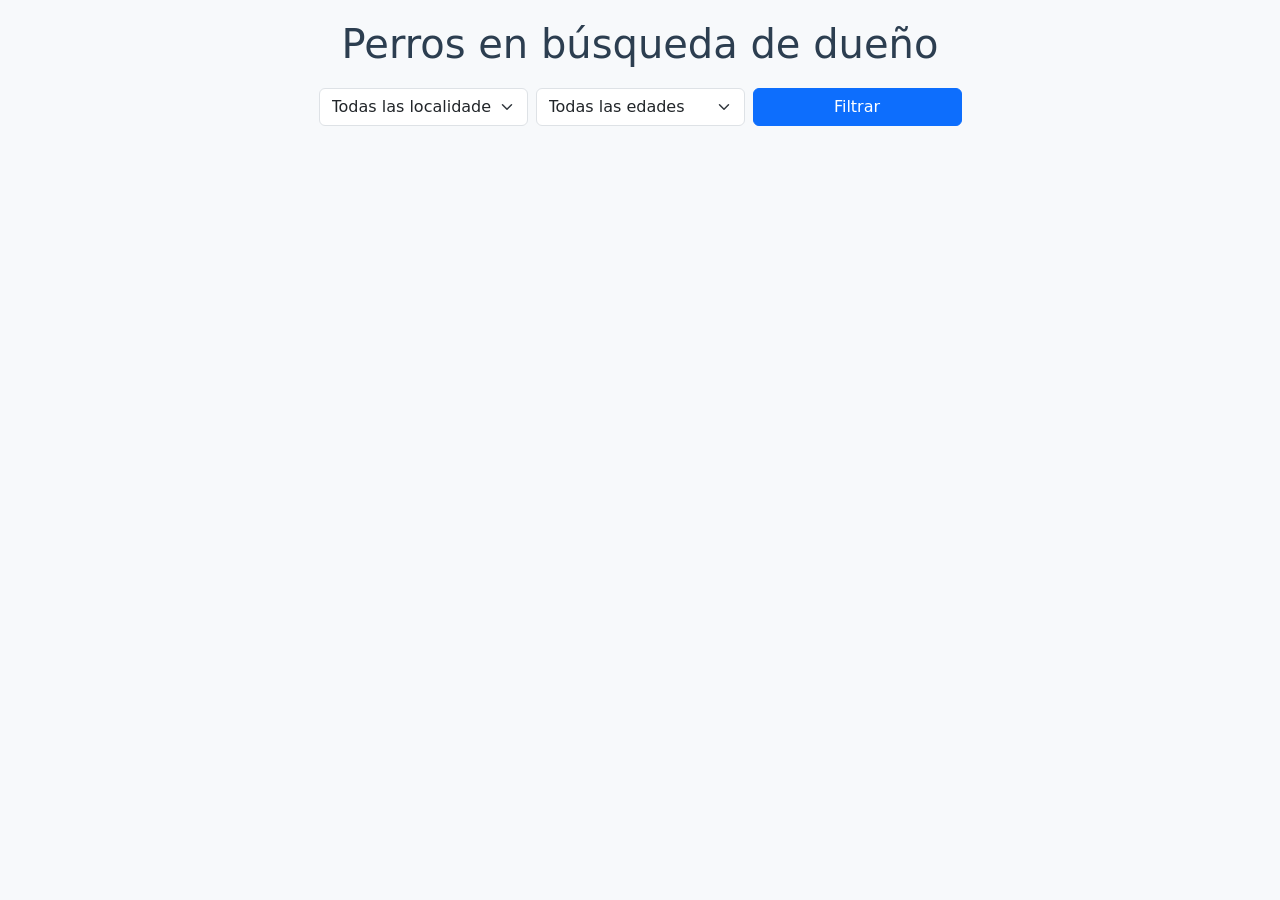
==== commit a8dbaccd: "." ====
--- a/index.html
+++ b/index.html
@@ -12,7 +12,7 @@
 
   <h1>Perros en búsqueda de dueño</h1>
 
-  <div class="filters row g-2 mb-3">
+  <div class="filters row g-2 mb-3 justify-content-center">
     <div class="col-12 col-md-3">
       <select id="localidad" class="form-select">
         <option value="Todas">Todas las localidades</option>
